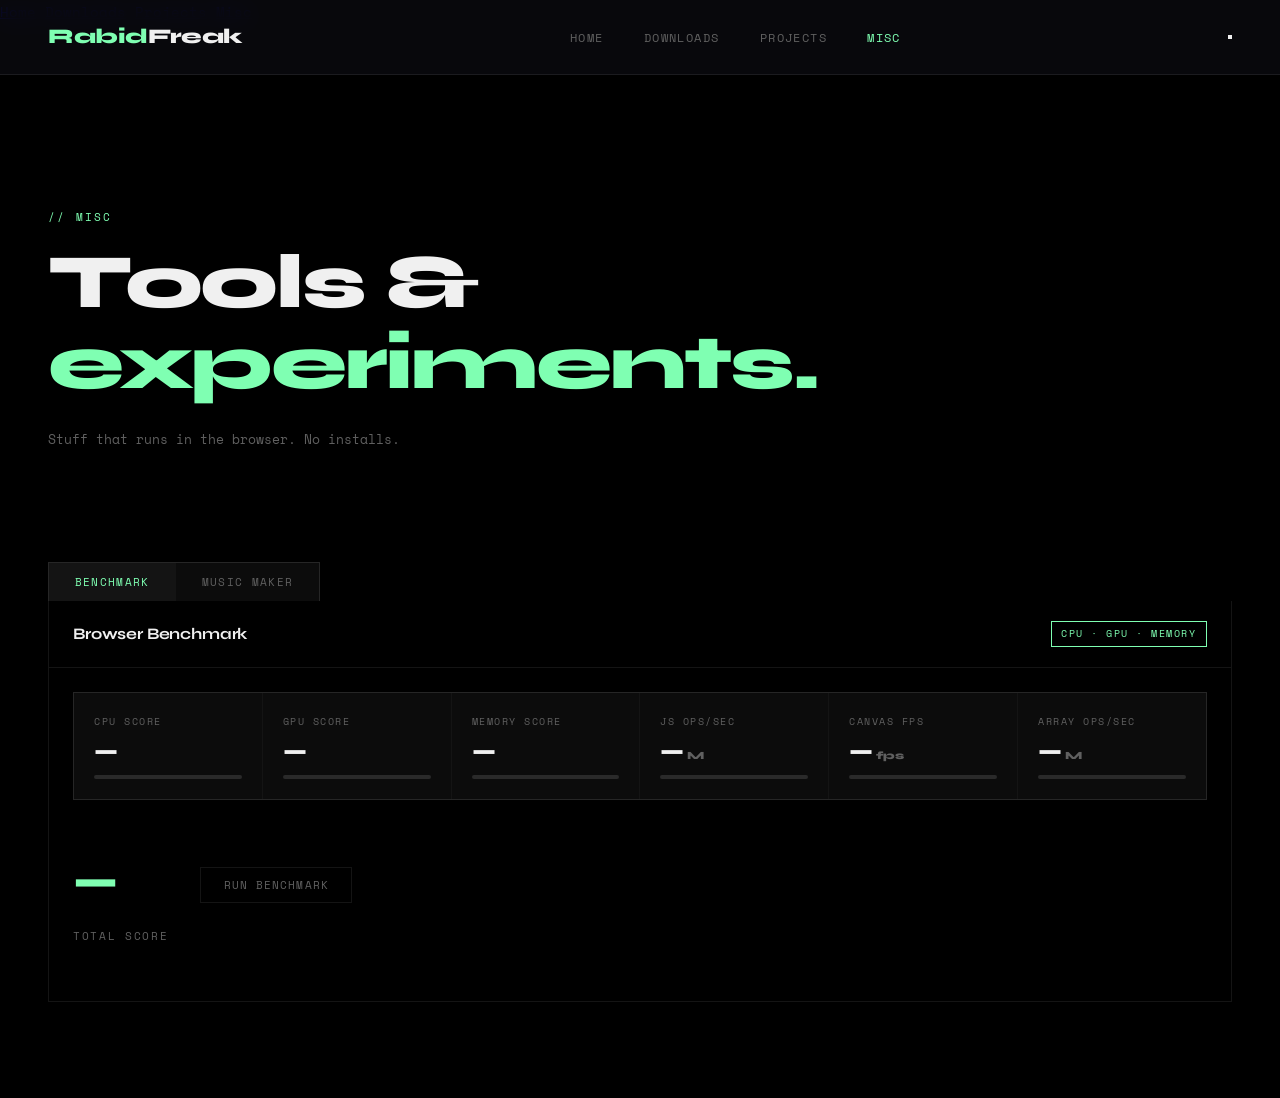
==== misc.html @ 511541b9 "this is tedious" ====
<!DOCTYPE html>
<html lang="en">
<head>
  <meta charset="UTF-8">
  <meta name="viewport" content="width=device-width, initial-scale=1.0">
  <title>Misc — RabidFreak</title>
  <link rel="stylesheet" href="style.css">
  <style>
    .misc-tabs {
      display: flex;
      gap: 1px;
      background: var(--border);
      border: 1px solid var(--border);
      border-bottom: none;
      width: fit-content;
      margin-bottom: 0;
    }
    .misc-tab {
      background: var(--surface);
      border: none;
      color: var(--muted);
      font-family: var(--font-mono);
      font-size: 11px;
      letter-spacing: 0.12em;
      text-transform: uppercase;
      padding: 0.7rem 1.6rem;
      cursor: pointer;
      transition: color 0.2s, background 0.2s;
    }
    .misc-tab:hover { color: var(--text); background: var(--surface2); }
    .misc-tab.active { color: var(--accent); background: var(--surface2); }
    .tab-panel > .tool-section { border-top: none; }

    /* shared tool card ── */
    .tool-section {
      border: 1px solid var(--border);
      margin-bottom: 2rem;
    }
    .tool-header {
      padding: 1.2rem 1.5rem;
      border-bottom: 1px solid var(--border);
      display: flex;
      align-items: center;
      justify-content: space-between;
      gap: 1rem;
      flex-wrap: wrap;
    }
    .tool-title {
      font-family: var(--font-display);
      font-size: 1rem;
      font-weight: 700;
      letter-spacing: -0.01em;
    }
    .tool-tag {
      font-size: 10px;
      letter-spacing: 0.15em;
      text-transform: uppercase;
      color: var(--accent);
      border: 1px solid var(--accent);
      padding: 0.2rem 0.6rem;
    }
    .tool-body { padding: 1.5rem; }

    /* ── benchmark ── */
    .bench-grid {
      display: grid;
      grid-template-columns: repeat(auto-fill, minmax(180px, 1fr));
      gap: 1px;
      background: var(--border);
      border: 1px solid var(--border);
      margin-bottom: 1.5rem;
    }
    .bench-card {
      background: var(--surface);
      padding: 1.25rem;
    }
    .bench-label {
      font-size: 10px;
      letter-spacing: 0.15em;
      text-transform: uppercase;
      color: var(--muted);
      margin-bottom: 0.5rem;
    }
    .bench-value {
      font-family: var(--font-display);
      font-size: 1.6rem;
      font-weight: 800;
      color: var(--text);
      line-height: 1;
    }
    .bench-unit {
      font-size: 11px;
      color: var(--muted);
      margin-left: 3px;
    }
    .bench-bar-wrap {
      height: 4px;
      background: var(--muted2);
      margin-top: 0.75rem;
      border-radius: 2px;
      overflow: hidden;
    }
    .bench-bar {
      height: 100%;
      background: var(--accent);
      width: 0%;
      transition: width 0.6s ease;
      border-radius: 2px;
    }
    .bench-score {
      font-family: var(--font-display);
      font-size: 3rem;
      font-weight: 800;
      color: var(--accent);
      margin: 1rem 0 0.3rem;
    }
    .bench-score-label {
      font-size: 11px;
      letter-spacing: 0.15em;
      text-transform: uppercase;
      color: var(--muted);
    }
    .btn {
      background: none;
      border: 1px solid var(--border);
      color: var(--muted);
      font-family: var(--font-mono);
      font-size: 11px;
      letter-spacing: 0.1em;
      text-transform: uppercase;
      padding: 0.55rem 1.4rem;
      cursor: pointer;
      transition: all 0.2s;
    }
    .btn:hover { border-color: var(--accent); color: var(--accent); }
    .btn:disabled { opacity: 0.4; cursor: not-allowed; }
    .btn.running { border-color: var(--accent); color: var(--accent); }
    .bench-log {
      font-size: 11px;
      color: var(--muted);
      min-height: 1.4em;
      letter-spacing: 0.05em;
      margin-top: 1rem;
    }

    /* ── music maker ── */
    .mm-controls {
      display: flex;
      align-items: center;
      gap: 1rem;
      flex-wrap: wrap;
      margin-bottom: 1.25rem;
    }
    .mm-controls select {
      background: var(--surface);
      border: 1px solid var(--border);
      color: var(--text);
      font-family: var(--font-mono);
      font-size: 11px;
      padding: 0.45rem 0.75rem;
      cursor: pointer;
    }
    .mm-controls label {
      font-size: 11px;
      color: var(--muted);
      letter-spacing: 0.08em;
      text-transform: uppercase;
    }
    .mm-controls input[type=range] {
      -webkit-appearance: none;
      height: 3px;
      background: var(--muted2);
      border-radius: 2px;
      width: 120px;
      cursor: pointer;
    }
    .mm-controls input[type=range]::-webkit-slider-thumb {
      -webkit-appearance: none;
      width: 12px; height: 12px;
      border-radius: 50%;
      background: var(--accent);
    }
    .mm-controls input[type=number] {
      background: var(--surface);
      border: 1px solid var(--border);
      color: var(--text);
      font-family: var(--font-mono);
      font-size: 11px;
      padding: 0.4rem 0.5rem;
      width: 64px;
      text-align: center;
    }
    .mm-controls input[type=number]:focus { outline: 1px solid var(--accent); }

    .mm-grid-wrap {
      overflow-x: auto;
      margin-bottom: 1.25rem;
    }
    .mm-grid {
      display: grid;
      border: 1px solid var(--border);
      gap: 1px;
      background: var(--border);
      width: max-content;
      min-width: 100%;
    }
    .mm-row {
      display: flex;
      gap: 1px;
    }
    .mm-label {
      font-size: 10px;
      letter-spacing: 0.1em;
      text-transform: uppercase;
      color: var(--muted);
      background: var(--surface);
      padding: 0.45rem 0.75rem;
      display: flex;
      align-items: center;
      min-width: 80px;
    }
    .mm-cell {
      width: 32px;
      height: 32px;
      background: var(--surface);
      cursor: pointer;
      flex-shrink: 0;
      transition: background 0.1s;
      position: relative;
    }
    .mm-cell.active { background: var(--accent); }
    .mm-cell.playing { background: var(--accent2) !important; }
    .mm-cell:hover:not(.active) { background: var(--surface2); }
    .mm-beat-marker {
      position: absolute;
      top: 0; bottom: 0;
      width: 100%;
      background: rgba(255,255,255,0.05);
      pointer-events: none;
    }
    .mm-step-nums {
      display: flex;
      gap: 1px;
      margin-bottom: 2px;
      padding-left: 82px;
    }
    .mm-step-num {
      width: 32px;
      font-size: 9px;
      color: var(--muted2);
      text-align: center;
      flex-shrink: 0;
    }
  </style>
</head>
<body>

<div class="mobile-menu" id="mobile-menu">
  <a href="index.html">Home</a>
  <a href="downloads.html">Downloads</a>
  <a href="projects.html">Projects</a>
  <a href="misc.html" class="active">Misc</a>
</div>

<nav>
  <a href="index.html" class="nav-logo">Rabid<span>Freak</span></a>
  <ul class="nav-links">
    <li><a href="index.html">Home</a></li>
    <li><a href="downloads.html">Downloads</a></li>
    <li><a href="projects.html">Projects</a></li>
    <li><a href="misc.html" class="active">Misc</a></li>
  </ul>
  <button class="hamburger" id="hamburger" aria-label="Menu"><span></span><span></span><span></span></button>
</nav>

<main>
  <div class="page-header reveal">
    <p class="eyebrow">// Misc</p>
    <h1>Tools &amp; <span class="hl">experiments.</span></h1>
    <p>Stuff that runs in the browser. No installs.</p>
  </div>

  <!-- ══ TABS ══ -->
  <section>
    <div class="misc-tabs" id="misc-tabs">
      <button class="misc-tab active" data-tab="benchmark">Benchmark</button>
      <button class="misc-tab" data-tab="music">Music Maker</button>
    </div>

    <!-- BENCHMARK -->
    <div class="tab-panel" id="tab-benchmark">
      <div class="tool-section">
        <div class="tool-header">
          <span class="tool-title">Browser Benchmark</span>
          <span class="tool-tag">CPU · GPU · Memory</span>
        </div>
        <div class="tool-body">
          <div class="bench-grid" id="bench-grid">
            <div class="bench-card">
              <div class="bench-label">CPU Score</div>
              <div class="bench-value" id="b-cpu">—<span class="bench-unit"></span></div>
              <div class="bench-bar-wrap"><div class="bench-bar" id="b-cpu-bar"></div></div>
            </div>
            <div class="bench-card">
              <div class="bench-label">GPU Score</div>
              <div class="bench-value" id="b-gpu">—<span class="bench-unit"></span></div>
              <div class="bench-bar-wrap"><div class="bench-bar" id="b-gpu-bar"></div></div>
            </div>
            <div class="bench-card">
              <div class="bench-label">Memory Score</div>
              <div class="bench-value" id="b-mem">—<span class="bench-unit"></span></div>
              <div class="bench-bar-wrap"><div class="bench-bar" id="b-mem-bar"></div></div>
            </div>
            <div class="bench-card">
              <div class="bench-label">JS Ops/sec</div>
              <div class="bench-value" id="b-ops">—<span class="bench-unit">M</span></div>
              <div class="bench-bar-wrap"><div class="bench-bar" id="b-ops-bar"></div></div>
            </div>
            <div class="bench-card">
              <div class="bench-label">Canvas FPS</div>
              <div class="bench-value" id="b-fps">—<span class="bench-unit">fps</span></div>
              <div class="bench-bar-wrap"><div class="bench-bar" id="b-fps-bar"></div></div>
            </div>
            <div class="bench-card">
              <div class="bench-label">Array Ops/sec</div>
              <div class="bench-value" id="b-arr">—<span class="bench-unit">M</span></div>
              <div class="bench-bar-wrap"><div class="bench-bar" id="b-arr-bar"></div></div>
            </div>
          </div>
          <div style="display:flex; align-items:center; gap:2rem; flex-wrap:wrap;">
            <div>
              <div class="bench-score" id="b-total">—</div>
              <div class="bench-score-label">Total Score</div>
            </div>
            <button class="btn" id="bench-btn" onclick="runBenchmark()">Run Benchmark</button>
          </div>
          <div class="bench-log" id="bench-log"></div>
        </div>
      </div>
    </div>

    <!-- MUSIC MAKER -->
    <div class="tab-panel" id="tab-music" style="display:none;">
      <div class="tool-section">
        <div class="tool-header">
          <span class="tool-title">Step Sequencer</span>
          <span class="tool-tag">16 steps · 8 instruments</span>
        </div>
        <div class="tool-body">
          <div class="mm-controls">
            <button class="btn" id="mm-play">▶ Play</button>
            <button class="btn" id="mm-clear">Clear</button>
            <label>Tempo</label>
            <input type="range" id="mm-tempo-slider" min="40" max="220" value="120">
            <input type="number" id="mm-tempo-num" min="40" max="220" value="120">
            <span style="font-size:11px; color:var(--muted);">BPM</span>
          </div>
          <div class="mm-step-nums" id="mm-step-nums"></div>
          <div class="mm-grid-wrap">
            <div class="mm-grid" id="mm-grid"></div>
          </div>
        </div>
      </div>
    </div>
  </section>
</main>


<script>
  // ── Nav ──
  (function() {
    var hb = document.getElementById('hamburger');
    var mm = document.getElementById('mobile-menu');
    hb.addEventListener('click', function() { hb.classList.toggle('open'); mm.classList.toggle('open'); });
    mm.querySelectorAll('a').forEach(function(a) {
      a.addEventListener('click', function() { hb.classList.remove('open'); mm.classList.remove('open'); });
    });
    var logo = document.querySelector('.nav-logo');
    var tc = 0, tt = null;
    logo.addEventListener('click', function(e) {
      e.preventDefault(); tc++;
      if (tt) clearTimeout(tt);
      if (tc >= 5) { tc = 0; window.location.href = 'passcode.html'; return; }
      tt = setTimeout(function() { tc = 0; window.location.href = 'index.html'; }, 600);
    });
  })();

  // ── Reveal ──
  const reveals = document.querySelectorAll('.reveal');
  const obs = new IntersectionObserver(entries => {
    entries.forEach(e => { if (e.isIntersecting) e.target.classList.add('visible'); });
  }, { threshold: 0.1 });
  reveals.forEach(r => obs.observe(r));

  // ── Tabs ──
  document.querySelectorAll('.misc-tab').forEach(tab => {
    tab.addEventListener('click', () => {
      document.querySelectorAll('.misc-tab').forEach(t => t.classList.remove('active'));
      document.querySelectorAll('.tab-panel').forEach(p => p.style.display = 'none');
      tab.classList.add('active');
      document.getElementById('tab-' + tab.dataset.tab).style.display = 'block';
    });
  });

  // ════════════════════════════════════════
  // BENCHMARK
  // ════════════════════════════════════════
  function setCard(id, barId, value, max, label) {
    document.getElementById(id).childNodes[0].textContent = value;
    const pct = Math.min(100, (value / max) * 100);
    setTimeout(() => { document.getElementById(barId).style.width = pct + '%'; }, 100);
  }

  function log(msg) { document.getElementById('bench-log').textContent = msg; }

  async function runBenchmark() {
    const btn = document.getElementById('bench-btn');
    btn.disabled = true; btn.classList.add('running'); btn.textContent = 'Running...';
    document.getElementById('b-total').textContent = '—';
    ['b-cpu-bar','b-gpu-bar','b-mem-bar','b-ops-bar','b-fps-bar','b-arr-bar'].forEach(id => {
      document.getElementById(id).style.width = '0%';
    });

    await sleep(50);

    // 1. CPU — prime sieve
    log('Testing CPU...');
    await sleep(20);
    const cpuStart = performance.now();
    let primes = 0;
    const sieve = new Uint8Array(500000);
    for (let i = 2; i < 500000; i++) {
      if (!sieve[i]) {
        primes++;
        for (let j = i*2; j < 500000; j += i) sieve[j] = 1;
      }
    }
    const cpuMs = performance.now() - cpuStart;
    const cpuScore = Math.round(Math.max(0, 1000 - cpuMs * 1.5));
    setCard('b-cpu', 'b-cpu-bar', cpuScore, 1000, 'CPU');
    await sleep(20);

    // 2. JS Ops/sec
    log('Testing JS throughput...');
    await sleep(20);
    const opsStart = performance.now();
    let x = 0;
    for (let i = 0; i < 50_000_000; i++) x += Math.sqrt(i) * Math.sin(i);
    const opsMs = performance.now() - opsStart;
    const opsM = Math.round(50 / (opsMs / 1000));
    setCard('b-ops', 'b-ops-bar', opsM, 300, 'Ops');
    await sleep(20);

    // 3. Memory — large array alloc & fill
    log('Testing memory...');
    await sleep(20);
    const memStart = performance.now();
    const arr = new Float64Array(2_000_000);
    for (let i = 0; i < arr.length; i++) arr[i] = Math.random();
    let sum = 0; for (let i = 0; i < arr.length; i++) sum += arr[i];
    const memMs = performance.now() - memStart;
    const memScore = Math.round(Math.max(0, 1000 - memMs * 2));
    setCard('b-mem', 'b-mem-bar', memScore, 1000, 'Mem');
    await sleep(20);

    // 4. Array ops
    log('Testing array ops...');
    await sleep(20);
    const arrStart = performance.now();
    const a = Array.from({length: 200_000}, (_,i) => i);
    a.sort(() => Math.random() - 0.5);
    a.filter(n => n % 2).map(n => n * 2).reduce((a,b) => a+b, 0);
    const arrMs = performance.now() - arrStart;
    const arrM = Math.round(0.2 / (arrMs / 1000));
    setCard('b-arr', 'b-arr-bar', arrM, 20, 'Arr');
    await sleep(20);

    // 5. GPU — canvas stress test
    log('Testing GPU/Canvas...');
    await sleep(20);
    const cvs = document.createElement('canvas');
    cvs.width = 800; cvs.height = 600;
    const gctx = cvs.getContext('2d');
    let frames = 0;
    const gpuStart = performance.now();
    while (performance.now() - gpuStart < 800) {
      gctx.clearRect(0,0,800,600);
      for (let i = 0; i < 300; i++) {
        gctx.beginPath();
        gctx.arc(Math.random()*800, Math.random()*600, Math.random()*30+2, 0, Math.PI*2);
        gctx.fillStyle = `hsl(${Math.random()*360},70%,50%)`;
        gctx.fill();
      }
      frames++;
    }
    const gpuFps = Math.round(frames / 0.8);
    const gpuScore = Math.round(Math.min(1000, gpuFps * 4));
    setCard('b-gpu', 'b-gpu-bar', gpuScore, 1000, 'GPU');
    setCard('b-fps', 'b-fps-bar', gpuFps, 250, 'FPS');
    await sleep(20);

    // Total score
    const total = Math.round((cpuScore + gpuScore + memScore + Math.min(1000,opsM*3) + Math.min(1000,arrM*50)) / 5);
    document.getElementById('b-total').textContent = total;
    log(`Done — ${primes} primes found, canvas: ${gpuFps} fps, memory sum: ${Math.round(sum)}`);
    btn.disabled = false; btn.classList.remove('running'); btn.textContent = 'Run Again';
  }

  function sleep(ms) { return new Promise(r => setTimeout(r, ms)); }

  // ════════════════════════════════════════
  // MUSIC MAKER
  // ════════════════════════════════════════
  const STEPS    = 16;
  const INSTRUMENTS = ['kick','snare','hihat','openhat','clap','bass','lead','pad'];
  const INST_LABELS = {
    kick:'Kick', snare:'Snare', hihat:'Hi-Hat', openhat:'Open Hat',
    clap:'Clap', bass:'Bass', lead:'Lead', pad:'Pad'
  };

  // grid state: instrument → array of 16 booleans
  const grid = {};
  INSTRUMENTS.forEach(inst => { grid[inst] = new Array(STEPS).fill(false); });

  let audioCtx = null;
  let playing   = false;
  let currentStep = -1;
  let tempo     = 120;
  let scheduleId = null;
  let nextStepTime = 0;
  let step      = 0;

  // Build step number row
  const numRow = document.getElementById('mm-step-nums');
  for (let s = 0; s < STEPS; s++) {
    const n = document.createElement('div');
    n.className = 'mm-step-num';
    n.textContent = s + 1;
    numRow.appendChild(n);
  }

  // Build grid rows
  const gridEl = document.getElementById('mm-grid');
  INSTRUMENTS.forEach(inst => {
    const row = document.createElement('div');
    row.className = 'mm-row';
    const lbl = document.createElement('div');
    lbl.className = 'mm-label';
    lbl.textContent = INST_LABELS[inst];
    row.appendChild(lbl);
    for (let s = 0; s < STEPS; s++) {
      const cell = document.createElement('div');
      cell.className = 'mm-cell';
      if (s % 4 === 0) {
        const marker = document.createElement('div');
        marker.className = 'mm-beat-marker';
        cell.appendChild(marker);
      }
      cell.dataset.inst = inst;
      cell.dataset.step = s;
      cell.addEventListener('click', () => {
        grid[inst][s] = !grid[inst][s];
        cell.classList.toggle('active', grid[inst][s]);
      });
      row.appendChild(cell);
    }
    gridEl.appendChild(row);
  });

  function getCell(inst, step) {
    return gridEl.querySelector(`.mm-cell[data-inst="${inst}"][data-step="${step}"]`);
  }

  function clearPlayhead() {
    document.querySelectorAll('.mm-cell.playing').forEach(c => {
      const inst = c.dataset.inst;
      const s    = parseInt(c.dataset.step);
      c.classList.toggle('active', grid[inst][s]);
      c.classList.remove('playing');
    });
  }

  function showPlayhead(s) {
    clearPlayhead();
    INSTRUMENTS.forEach(inst => {
      const cell = getCell(inst, s);
      if (cell) cell.classList.add('playing');
    });
  }

  // Audio synthesis
  function getAudio() {
    if (!audioCtx) audioCtx = new (window.AudioContext || window.webkitAudioContext)();
    return audioCtx;
  }

  function playSound(inst, time) {
    const ac = getAudio();
    const master = ac.createGain();
    master.gain.value = 0.7;
    master.connect(ac.destination);

    const now = time || ac.currentTime;

    if (inst === 'kick') {
      const osc = ac.createOscillator();
      const env = ac.createGain();
      osc.connect(env); env.connect(master);
      osc.frequency.setValueAtTime(150, now);
      osc.frequency.exponentialRampToValueAtTime(0.01, now + 0.5);
      env.gain.setValueAtTime(1, now);
      env.gain.exponentialRampToValueAtTime(0.01, now + 0.5);
      osc.start(now); osc.stop(now + 0.5);
    } else if (inst === 'snare') {
      const buf = ac.createBuffer(1, ac.sampleRate * 0.2, ac.sampleRate);
      const data = buf.getChannelData(0);
      for (let i = 0; i < data.length; i++) data[i] = (Math.random()*2-1) * Math.exp(-i/3000);
      const src = ac.createBufferSource();
      const flt = ac.createBiquadFilter();
      flt.type = 'highpass'; flt.frequency.value = 1000;
      src.buffer = buf; src.connect(flt); flt.connect(master);
      src.start(now);
    } else if (inst === 'hihat') {
      const buf = ac.createBuffer(1, ac.sampleRate * 0.05, ac.sampleRate);
      const data = buf.getChannelData(0);
      for (let i = 0; i < data.length; i++) data[i] = (Math.random()*2-1) * Math.exp(-i/500);
      const src = ac.createBufferSource();
      const flt = ac.createBiquadFilter();
      flt.type = 'highpass'; flt.frequency.value = 8000;
      src.buffer = buf; src.connect(flt); flt.connect(master);
      src.start(now);
    } else if (inst === 'openhat') {
      const buf = ac.createBuffer(1, ac.sampleRate * 0.3, ac.sampleRate);
      const data = buf.getChannelData(0);
      for (let i = 0; i < data.length; i++) data[i] = (Math.random()*2-1) * Math.exp(-i/8000);
      const src = ac.createBufferSource();
      const flt = ac.createBiquadFilter();
      flt.type = 'highpass'; flt.frequency.value = 6000;
      src.buffer = buf; src.connect(flt); flt.connect(master);
      src.start(now);
    } else if (inst === 'clap') {
      for (let rep = 0; rep < 3; rep++) {
        const buf = ac.createBuffer(1, ac.sampleRate * 0.05, ac.sampleRate);
        const data = buf.getChannelData(0);
        for (let i = 0; i < data.length; i++) data[i] = (Math.random()*2-1) * Math.exp(-i/1000);
        const src = ac.createBufferSource();
        src.buffer = buf; src.connect(master);
        src.start(now + rep * 0.012);
      }
    } else if (inst === 'bass') {
      const osc = ac.createOscillator();
      const env = ac.createGain();
      osc.type = 'sawtooth';
      osc.frequency.value = 80;
      const flt = ac.createBiquadFilter();
      flt.type = 'lowpass'; flt.frequency.value = 400;
      osc.connect(flt); flt.connect(env); env.connect(master);
      env.gain.setValueAtTime(1, now);
      env.gain.exponentialRampToValueAtTime(0.01, now + 0.3);
      osc.start(now); osc.stop(now + 0.3);
    } else if (inst === 'lead') {
      const osc = ac.createOscillator();
      const env = ac.createGain();
      osc.type = 'square';
      osc.frequency.value = 440;
      osc.connect(env); env.connect(master);
      env.gain.setValueAtTime(0.5, now);
      env.gain.exponentialRampToValueAtTime(0.01, now + 0.2);
      osc.start(now); osc.stop(now + 0.2);
    } else if (inst === 'pad') {
      const freqs = [220, 277, 330];
      freqs.forEach(freq => {
        const osc = ac.createOscillator();
        const env = ac.createGain();
        osc.type = 'sine'; osc.frequency.value = freq;
        osc.connect(env); env.connect(master);
        env.gain.setValueAtTime(0.15, now);
        env.gain.exponentialRampToValueAtTime(0.01, now + 0.6);
        osc.start(now); osc.stop(now + 0.6);
      });
    }
  }

  // Scheduler
  function scheduler() {
    const ac = getAudio();
    const secPerStep = (60 / tempo) / 4;

    while (nextStepTime < ac.currentTime + 0.1) {
      const s = step % STEPS;
      // Play active cells
      INSTRUMENTS.forEach(inst => {
        if (grid[inst][s]) playSound(inst, nextStepTime);
      });
      // Update UI on next frame
      const capturedStep = s;
      const delay = (nextStepTime - ac.currentTime) * 1000;
      setTimeout(() => showPlayhead(capturedStep), Math.max(0, delay));
      nextStepTime += secPerStep;
      step++;
    }
    scheduleId = setTimeout(scheduler, 25);
  }

  function startSeq() {
    const ac = getAudio();
    if (ac.state === 'suspended') ac.resume();
    step = 0;
    nextStepTime = ac.currentTime + 0.05;
    scheduler();
  }

  function stopSeq() {
    if (scheduleId) clearTimeout(scheduleId);
    clearPlayhead();
  }

  document.getElementById('mm-play').addEventListener('click', () => {
    playing = !playing;
    document.getElementById('mm-play').textContent = playing ? '■ Stop' : '▶ Play';
    if (playing) startSeq(); else stopSeq();
  });

  document.getElementById('mm-clear').addEventListener('click', () => {
    INSTRUMENTS.forEach(inst => {
      grid[inst].fill(false);
      for (let s = 0; s < STEPS; s++) {
        const cell = getCell(inst, s);
        if (cell) { cell.classList.remove('active'); cell.classList.remove('playing'); }
      }
    });
  });

  // Tempo sync between slider and number input
  const tempoSlider = document.getElementById('mm-tempo-slider');
  const tempoNum    = document.getElementById('mm-tempo-num');

  tempoSlider.addEventListener('input', () => {
    tempo = parseInt(tempoSlider.value);
    tempoNum.value = tempo;
  });
  tempoNum.addEventListener('input', () => {
    let v = parseInt(tempoNum.value);
    if (isNaN(v)) return;
    v = Math.max(40, Math.min(220, v));
    tempo = v;
    tempoSlider.value = v;
  });
</script>
</body>
</html>
---- style.css ----
@import url('https://fonts.googleapis.com/css2?family=Space+Mono:ital,wght@0,400;0,700;1,400&family=Syne:wght@400;600;700;800&display=swap');

*, *::before, *::after { box-sizing: border-box; margin: 0; padding: 0; }

:root {
  --bg: #000000;
  --surface: #0c0c0c;
  --surface2: #141414;
  --border: rgba(255,255,255,0.08);
  --border-hover: rgba(255,255,255,0.22);
  --accent: #7fffb2;
  --accent2: #5bffe4;
  --accent3: #ff6b6b;
  --text: #f0f0f0;
  --muted: #606060;
  --muted2: #2a2a2a;
  --font-display: 'Syne', sans-serif;
  --font-mono: 'Space Mono', monospace;
}

html { scroll-behavior: smooth; }

body {
  background: var(--bg);
  color: var(--text);
  font-family: var(--font-mono);
  font-size: 14px;
  line-height: 1.7;
  min-height: 100vh;
  overflow-x: hidden;
}

/* Pure black — no texture */

/* ===== NAV ===== */
nav {
  position: fixed;
  top: 0;
  left: 0;
  right: 0;
  z-index: 100;
  display: flex;
  align-items: center;
  justify-content: space-between;
  padding: 1.2rem 3rem;
  background: rgba(10,10,15,0.85);
  backdrop-filter: blur(12px);
  border-bottom: 1px solid var(--border);
}

.nav-logo {
  font-family: var(--font-display);
  font-weight: 800;
  font-size: 1.3rem;
  color: var(--accent);
  text-decoration: none;
  letter-spacing: -0.02em;
}

.nav-logo span { color: var(--text); }

.nav-links {
  display: flex;
  gap: 2.5rem;
  list-style: none;
}

.nav-links a {
  color: var(--muted);
  text-decoration: none;
  font-size: 12px;
  letter-spacing: 0.12em;
  text-transform: uppercase;
  transition: color 0.2s;
}

.nav-links a:hover,
.nav-links a.active { color: var(--accent); }

/* ===== MAIN WRAPPER ===== */
main {
  position: relative;
  z-index: 1;
  padding-top: 80px;
}

/* ===== PAGE HEADER ===== */
.page-header {
  padding: 5rem 3rem 3rem;
  max-width: 900px;
}

.page-header .eyebrow {
  font-size: 11px;
  letter-spacing: 0.2em;
  text-transform: uppercase;
  color: var(--accent);
  margin-bottom: 1rem;
}

.page-header h1 {
  font-family: var(--font-display);
  font-size: clamp(2.5rem, 6vw, 5rem);
  font-weight: 800;
  line-height: 1.05;
  letter-spacing: -0.03em;
  color: var(--text);
}

.page-header h1 .hl { color: var(--accent); }

.page-header p {
  margin-top: 1.5rem;
  color: var(--muted);
  font-size: 13px;
  max-width: 520px;
}

/* ===== SECTION ===== */
section {
  padding: 4rem 3rem;
}

.section-label {
  font-size: 10px;
  letter-spacing: 0.25em;
  text-transform: uppercase;
  color: var(--muted);
  margin-bottom: 2rem;
  display: flex;
  align-items: center;
  gap: 1rem;
}

.section-label::after {
  content: '';
  flex: 1;
  height: 1px;
  background: var(--border);
  max-width: 200px;
}

/* ===== CARDS ===== */
.card-grid {
  display: grid;
  grid-template-columns: repeat(auto-fill, minmax(280px, 1fr));
  gap: 1.5px;
  background: var(--border);
  border: 1px solid var(--border);
}

.card {
  background: var(--surface);
  padding: 2rem;
  text-decoration: none;
  color: var(--text);
  transition: background 0.2s;
  position: relative;
  overflow: hidden;
}

.card::before {
  content: '';
  position: absolute;
  top: 0; left: 0; right: 0;
  height: 2px;
  background: var(--accent);
  transform: scaleX(0);
  transform-origin: left;
  transition: transform 0.3s;
}

.card:hover { background: var(--surface2); }
.card:hover::before { transform: scaleX(1); }

.card-tag {
  font-size: 10px;
  letter-spacing: 0.15em;
  text-transform: uppercase;
  color: var(--accent);
  margin-bottom: 1rem;
}

.card h3 {
  font-family: var(--font-display);
  font-size: 1.2rem;
  font-weight: 700;
  letter-spacing: -0.01em;
  margin-bottom: 0.75rem;
  color: var(--text);
}

.card p {
  font-size: 12px;
  color: var(--muted);
  line-height: 1.6;
}

.card-meta {
  margin-top: 1.5rem;
  display: flex;
  gap: 1rem;
  font-size: 11px;
  color: var(--muted2);
}

.card-meta span { display: flex; align-items: center; gap: 0.3rem; }

/* ===== REPO CARDS ===== */
.repo-grid {
  display: grid;
  grid-template-columns: repeat(auto-fill, minmax(300px, 1fr));
  gap: 1px;
  background: var(--border);
  border: 1px solid var(--border);
}

.repo-card {
  background: var(--surface);
  padding: 1.75rem;
  text-decoration: none;
  color: inherit;
  display: flex;
  flex-direction: column;
  gap: 0.75rem;
  transition: background 0.2s;
  position: relative;
}

.repo-card:hover { background: var(--surface2); }

.repo-card::after {
  content: '↗';
  position: absolute;
  top: 1.75rem;
  right: 1.75rem;
  font-size: 14px;
  color: var(--muted2);
  transition: color 0.2s, transform 0.2s;
}

.repo-card:hover::after { color: var(--accent); transform: translate(2px, -2px); }

.repo-name {
  font-family: var(--font-display);
  font-weight: 700;
  font-size: 1rem;
  color: var(--text);
  padding-right: 2rem;
}

.repo-desc {
  font-size: 12px;
  color: var(--muted);
  line-height: 1.6;
  flex: 1;
}

.repo-footer {
  display: flex;
  gap: 1.2rem;
  font-size: 11px;
  color: var(--muted2);
  margin-top: 0.5rem;
}

.repo-lang {
  display: flex;
  align-items: center;
  gap: 0.4rem;
}

.lang-dot {
  width: 8px;
  height: 8px;
  border-radius: 50%;
  background: var(--accent);
}

/* ===== LOADING / EMPTY ===== */
.loading, .empty {
  padding: 4rem 2rem;
  text-align: center;
  color: var(--muted);
  font-size: 12px;
  letter-spacing: 0.1em;
}

.loading-dots::after {
  content: '...';
  animation: dots 1.2s steps(4, end) infinite;
}

@keyframes dots {
  0%, 25% { content: ''; }
  50% { content: '.'; }
  75% { content: '..'; }
  100% { content: '...'; }
}

/* ===== HERO (index) ===== */
.hero {
  min-height: calc(100vh - 80px);
  display: flex;
  flex-direction: column;
  justify-content: center;
  padding: 4rem 3rem;
  position: relative;
}

.hero-grid-bg {
  display: none;
}

#hero-canvas {
  position: fixed;
  inset: 0;
  width: 100%;
  height: 100%;
  display: block;
  pointer-events: none;
  z-index: 0;
}

.hero-eyebrow {
  font-size: 11px;
  letter-spacing: 0.25em;
  text-transform: uppercase;
  color: var(--accent);
  margin-bottom: 2rem;
  position: relative;
}

.hero h1 {
  font-family: var(--font-display);
  font-size: clamp(3rem, 9vw, 8rem);
  font-weight: 800;
  line-height: 0.95;
  letter-spacing: -0.04em;
  color: var(--text);
  position: relative;
  max-width: 800px;
}

.hero h1 .big-accent { color: var(--accent); display: block; }

.hero-sub {
  margin-top: 2.5rem;
  color: var(--muted);
  font-size: 13px;
  max-width: 480px;
  position: relative;
  line-height: 1.8;
}

.hero-nav-cards {
  margin-top: 4rem;
  display: grid;
  grid-template-columns: repeat(3, 1fr);
  gap: 1px;
  background: var(--border);
  border: 1px solid var(--border);
  max-width: 700px;
  position: relative;
}

.hero-nav-card {
  background: var(--surface);
  padding: 1.75rem;
  text-decoration: none;
  color: var(--text);
  transition: background 0.2s;
  display: block;
}

.hero-nav-card:hover { background: var(--surface2); }

.hero-nav-card .num {
  font-size: 10px;
  color: var(--muted2);
  letter-spacing: 0.1em;
  margin-bottom: 1rem;
}

.hero-nav-card .title {
  font-family: var(--font-display);
  font-size: 1.1rem;
  font-weight: 700;
  color: var(--text);
  margin-bottom: 0.4rem;
}

.hero-nav-card .desc {
  font-size: 11px;
  color: var(--muted);
}

.hero-nav-card:hover .title { color: var(--accent); }

/* ===== DOWNLOADS ===== */
.downloads-grid {
  display: grid;
  grid-template-columns: repeat(2, 1fr);
  gap: 1px;
  background: var(--border);
  border: 1px solid var(--border);
  max-width: 700px;
}

.dl-card {
  background: var(--surface);
  padding: 2.5rem;
  text-decoration: none;
  color: var(--text);
  transition: background 0.2s;
  display: block;
}

.dl-card:hover { background: var(--surface2); }

.dl-card .dl-icon {
  font-family: var(--font-display);
  font-size: 3rem;
  font-weight: 800;
  color: var(--muted2);
  margin-bottom: 1.5rem;
  line-height: 1;
  transition: color 0.2s;
}

.dl-card:hover .dl-icon { color: var(--accent); }

.dl-card h3 {
  font-family: var(--font-display);
  font-size: 1.3rem;
  font-weight: 700;
  margin-bottom: 0.5rem;
  letter-spacing: -0.01em;
}

.dl-card p {
  font-size: 12px;
  color: var(--muted);
}

/* ===== GALLERY ===== */
.gallery-grid {
  display: grid;
  grid-template-columns: repeat(auto-fill, minmax(240px, 1fr));
  gap: 1px;
  background: var(--border);
  border: 1px solid var(--border);
}

.gallery-item {
  background: var(--surface);
  padding: 2.5rem 2rem;
  text-decoration: none;
  color: var(--text);
  transition: background 0.2s;
  display: flex;
  flex-direction: column;
  gap: 1rem;
  min-height: 180px;
  position: relative;
}

.gallery-item:hover { background: var(--surface2); }

.gallery-item .gi-type {
  font-size: 10px;
  letter-spacing: 0.2em;
  text-transform: uppercase;
  color: var(--accent2);
}

.gallery-item h3 {
  font-family: var(--font-display);
  font-size: 1.1rem;
  font-weight: 700;
  letter-spacing: -0.01em;
  flex: 1;
}

.gallery-item .gi-link {
  font-size: 11px;
  color: var(--muted);
  transition: color 0.2s;
}

.gallery-item:hover .gi-link { color: var(--accent); }

/* ===== FOOTER ===== */
footer {
  position: relative;
  z-index: 1;
  padding: 3rem;
  border-top: 1px solid var(--border);
  display: flex;
  justify-content: space-between;
  align-items: center;
  font-size: 11px;
  color: var(--muted2);
}

footer a {
  color: var(--muted);
  text-decoration: none;
  transition: color 0.2s;
}

footer a:hover { color: var(--accent); }

/* ===== FILTER BAR ===== */
.filter-bar {
  display: flex;
  gap: 0.75rem;
  flex-wrap: wrap;
  margin-bottom: 2rem;
}

.filter-btn {
  background: none;
  border: 1px solid var(--border);
  color: var(--muted);
  font-family: var(--font-mono);
  font-size: 11px;
  letter-spacing: 0.1em;
  text-transform: uppercase;
  padding: 0.4rem 1rem;
  cursor: pointer;
  transition: all 0.2s;
}

.filter-btn:hover { border-color: var(--border-hover); color: var(--text); }
.filter-btn.active { border-color: var(--accent); color: var(--accent); }

/* ===== SCROLL REVEAL ===== */
.reveal {
  opacity: 0;
  transform: translateY(20px);
  transition: opacity 0.5s ease, transform 0.5s ease;
}

.reveal.visible {
  opacity: 1;
  transform: translateY(0);
}

@media (max-width: 700px) {
  nav { padding: 1rem 1.5rem; }
  .nav-links { gap: 1.5rem; }
  section, .page-header, .hero { padding-left: 1.5rem; padding-right: 1.5rem; }
  .hero-nav-cards, .downloads-grid { grid-template-columns: 1fr; }
  footer { flex-direction: column; gap: 1rem; text-align: center; }
}
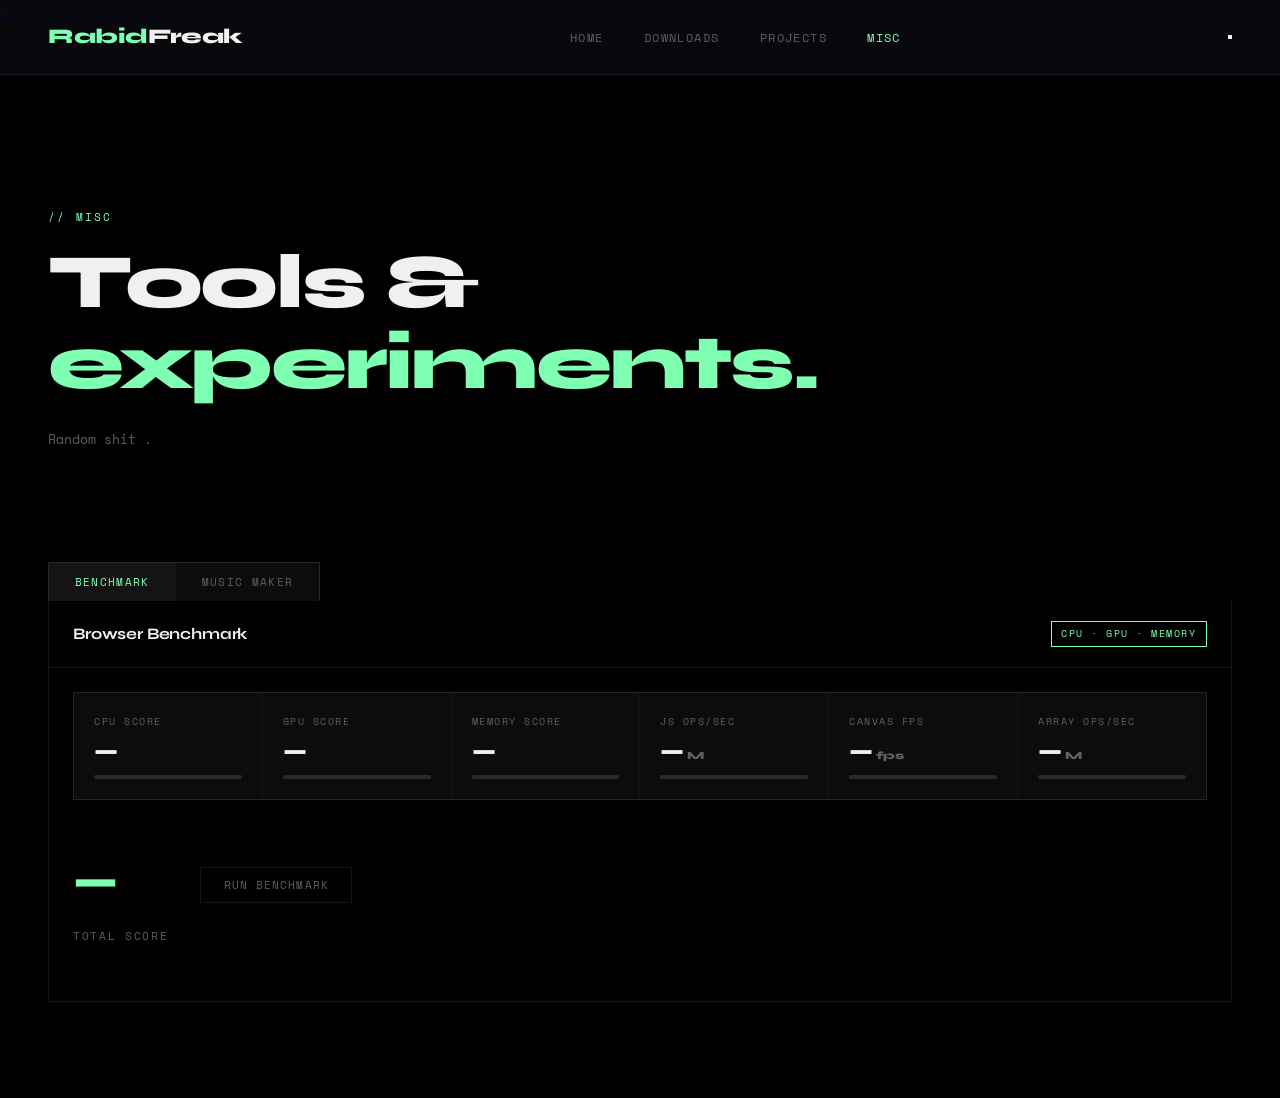
==== commit f91f4c42: "Update description in misc.html" ====
--- a/misc.html
+++ b/misc.html
@@ -277,7 +277,7 @@
   <div class="page-header reveal">
     <p class="eyebrow">// Misc</p>
     <h1>Tools &amp; <span class="hl">experiments.</span></h1>
-    <p>Stuff that runs in the browser. No installs.</p>
+    <p>Random shit .</p>
   </div>
 
   <!-- ══ TABS ══ -->
